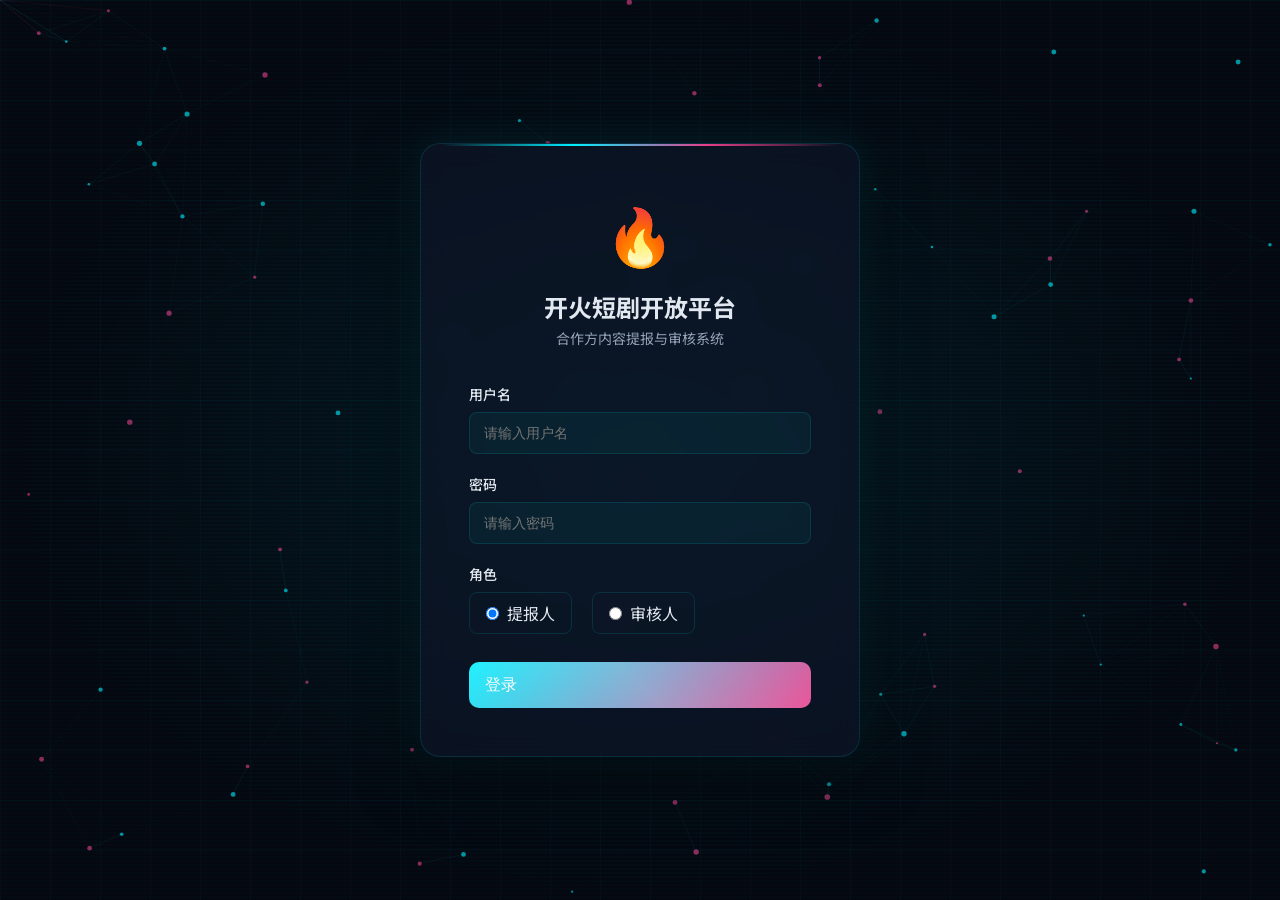
==== index.html @ cd2df8b2 "chore: move pages to root for github pages" ====
<!DOCTYPE html>
<html lang="zh-CN">
<head>
  <meta charset="UTF-8">
  <meta name="viewport" content="width=device-width, initial-scale=1.0">
  <title>开火短剧开放平台 - 登录</title>
  <link rel="stylesheet" href="css/style.css">
  <script src="js/data.js"></script>
</head>
<body>
  <div class="login-page">
    <canvas id="loginCanvas" class="login-bg"></canvas>
    <div class="login-card">
      <div class="login-header">
        <div class="login-logo">&#128293;</div>
        <h1 style="font-size: 24px; margin-bottom: 4px; color: var(--text-primary);">开火短剧开放平台</h1>
        <p style="color: var(--text-secondary); font-size: 14px;">合作方内容提报与审核系统</p>
      </div>

      <form id="loginForm">
        <div class="form-group">
          <label class="form-label">用户名</label>
          <input type="text" id="username" class="form-input" placeholder="请输入用户名" required>
        </div>

        <div class="form-group">
          <label class="form-label">密码</label>
          <input type="password" id="password" class="form-input" placeholder="请输入密码" required>
        </div>

        <div class="form-group">
          <label class="form-label">角色</label>
          <div class="radio-group">
            <label class="radio-item">
              <input type="radio" name="role" value="submitter" checked>
              <span>提报人</span>
            </label>
            <label class="radio-item">
              <input type="radio" name="role" value="auditor">
              <span>审核人</span>
            </label>
          </div>
        </div>

        <button type="submit" class="btn btn-gradient" style="width: 100%; height: 46px; font-size: 16px; margin-top: 8px; border-radius: 10px;">
          登录
        </button>
      </form>
    </div>
  </div>

  <script>
    // 登录页粒子背景
    (function() {
      var canvas = document.getElementById('loginCanvas');
      var ctx = canvas.getContext('2d');
      var particles = [];
      var particleCount = 80;
      var connectionDistance = 150;
      var mouseX = 0, mouseY = 0;

      function resize() {
        canvas.width = window.innerWidth;
        canvas.height = window.innerHeight;
      }
      resize();
      window.addEventListener('resize', resize);

      function createParticle() {
        return {
          x: Math.random() * canvas.width,
          y: Math.random() * canvas.height,
          vx: (Math.random() - 0.5) * 0.8,
          vy: (Math.random() - 0.5) * 0.8,
          radius: Math.random() * 2 + 1,
          color: Math.random() > 0.5 ? 'rgba(0, 240, 255,' : 'rgba(232, 62, 140,'
        };
      }

      for (var i = 0; i < particleCount; i++) {
        particles.push(createParticle());
      }

      document.addEventListener('mousemove', function(e) {
        mouseX = e.clientX;
        mouseY = e.clientY;
      });

      function animate() {
        ctx.clearRect(0, 0, canvas.width, canvas.height);

        for (var i = 0; i < particles.length; i++) {
          var p = particles[i];
          p.x += p.vx;
          p.y += p.vy;

          if (p.x < 0 || p.x > canvas.width) p.vx *= -1;
          if (p.y < 0 || p.y > canvas.height) p.vy *= -1;

          ctx.beginPath();
          ctx.arc(p.x, p.y, p.radius, 0, Math.PI * 2);
          ctx.fillStyle = p.color + '0.6)';
          ctx.fill();

          // 鼠标交互
          var dx = mouseX - p.x;
          var dy = mouseY - p.y;
          var dist = Math.sqrt(dx * dx + dy * dy);
          if (dist < 200) {
            ctx.beginPath();
            ctx.moveTo(p.x, p.y);
            ctx.lineTo(mouseX, mouseY);
            ctx.strokeStyle = p.color + (0.3 * (1 - dist / 200)) + ')';
            ctx.stroke();
          }

          // 粒子连线
          for (var j = i + 1; j < particles.length; j++) {
            var p2 = particles[j];
            var ddx = p.x - p2.x;
            var ddy = p.y - p2.y;
            var ddist = Math.sqrt(ddx * ddx + ddy * ddy);
            if (ddist < connectionDistance) {
              ctx.beginPath();
              ctx.moveTo(p.x, p.y);
              ctx.lineTo(p2.x, p2.y);
              ctx.strokeStyle = 'rgba(0, 240, 255,' + (0.15 * (1 - ddist / connectionDistance)) + ')';
              ctx.lineWidth = 0.5;
              ctx.stroke();
            }
          }
        }
        requestAnimationFrame(animate);
      }
      animate();
    })();

    document.getElementById('loginForm').addEventListener('submit', function(e) {
      e.preventDefault();
      var username = document.getElementById('username').value;
      var password = document.getElementById('password').value;
      var role = document.querySelector('input[name="role"]:checked').value;
      window.MOCK.login(username, password, role);
      if (role === 'auditor') {
        window.location.href = 'auditor.html';
      } else {
        window.location.href = 'submitter.html';
      }
    });
  </script>
</body>
</html>
---- css/style.css ----
@import url('https://fonts.googleapis.com/css2?family=Orbitron:wght@400;700&family=Noto+Sans+SC:wght@300;400;500;700&display=swap');

*, *::before, *::after {
  margin: 0;
  padding: 0;
  box-sizing: border-box;
}

:root {
  --bg-primary: #050810;
  --bg-secondary: #0a0f1e;
  --bg-card: rgba(15, 23, 42, 0.6);
  --bg-card-hover: rgba(20, 30, 55, 0.8);
  --neon-cyan: #00f0ff;
  --neon-pink: #e83e8c;
  --neon-purple: #b829dd;
  --neon-green: #00ff88;
  --neon-yellow: #ffd700;
  --neon-red: #ff3860;
  --text-primary: #e2e8f0;
  --text-secondary: #94a3b8;
  --border-color: rgba(0, 240, 255, 0.12);
  --border-glow: rgba(0, 240, 255, 0.4);
  --glass-blur: blur(12px);
}

body {
  font-family: 'Noto Sans SC', -apple-system, sans-serif;
  background: var(--bg-primary);
  color: var(--text-primary);
  min-height: 100vh;
  overflow-x: hidden;
}

/* 背景网格 */
body::before {
  content: '';
  position: fixed;
  top: 0; left: 0; right: 0; bottom: 0;
  background-image:
    linear-gradient(rgba(0, 240, 255, 0.03) 1px, transparent 1px),
    linear-gradient(90deg, rgba(0, 240, 255, 0.03) 1px, transparent 1px);
  background-size: 50px 50px;
  pointer-events: none;
  z-index: 0;
}

/* 扫描线动画 */
body::after {
  content: '';
  position: fixed;
  top: 0; left: 0; right: 0; bottom: 0;
  background: repeating-linear-gradient(
    0deg,
    transparent,
    transparent 2px,
    rgba(0, 240, 255, 0.015) 2px,
    rgba(0, 240, 255, 0.015) 4px
  );
  pointer-events: none;
  z-index: 1;
  animation: scanline 8s linear infinite;
}

@keyframes scanline {
  0% { transform: translateY(-100vh); }
  100% { transform: translateY(100vh); }
}

a { text-decoration: none; color: inherit; }

/* ===== 顶部导航（带背景图） ===== */
.header {
  position: fixed;
  top: 0; left: 0; right: 0;
  height: 64px;
  z-index: 100;
  display: flex;
  align-items: center;
  justify-content: space-between;
  padding: 0 32px;
  background: linear-gradient(135deg, rgba(5,8,16,0.95) 0%, rgba(15,10,40,0.9) 50%, rgba(5,8,16,0.95) 100%);
  border-bottom: 1px solid var(--border-color);
  overflow: hidden;
}

.header-bg {
  position: absolute;
  top: 0; left: 0; right: 0; bottom: 0;
  z-index: -1;
  opacity: 0.6;
}

.header::after {
  content: '';
  position: absolute;
  bottom: 0; left: 0; right: 0;
  height: 1px;
  background: linear-gradient(90deg, transparent, var(--neon-cyan), var(--neon-pink), transparent);
  animation: borderFlow 3s ease-in-out infinite;
}

@keyframes borderFlow {
  0%, 100% { opacity: 0.3; }
  50% { opacity: 1; }
}

.header-left {
  display: flex;
  align-items: center;
  gap: 14px;
  z-index: 2;
}

.header-logo {
  font-size: 28px;
  animation: pulse 2s ease-in-out infinite;
}

@keyframes pulse {
  0%, 100% { transform: scale(1); filter: drop-shadow(0 0 5px var(--neon-pink)); }
  50% { transform: scale(1.1); filter: drop-shadow(0 0 15px var(--neon-pink)); }
}

.header-title {
  font-family: 'Orbitron', 'Noto Sans SC', sans-serif;
  font-size: 20px;
  font-weight: 700;
  background: linear-gradient(90deg, var(--text-primary), var(--neon-cyan));
  -webkit-background-clip: text;
  -webkit-text-fill-color: transparent;
  background-clip: text;
  letter-spacing: 1px;
}

.header-right {
  display: flex;
  align-items: center;
  gap: 16px;
  z-index: 2;
}

.role-tag {
  padding: 4px 12px;
  border-radius: 20px;
  font-size: 12px;
  font-weight: 500;
  background: rgba(0, 240, 255, 0.1);
  border: 1px solid var(--neon-cyan);
  color: var(--neon-cyan);
  text-shadow: 0 0 8px var(--neon-cyan);
  animation: glow 2s ease-in-out infinite alternate;
}

.role-tag.auditor {
  border-color: var(--neon-purple);
  color: var(--neon-purple);
  text-shadow: 0 0 8px var(--neon-purple);
  background: rgba(184, 41, 221, 0.1);
}

@keyframes glow {
  from { box-shadow: 0 0 5px rgba(0, 240, 255, 0.2); }
  to { box-shadow: 0 0 15px rgba(0, 240, 255, 0.5); }
}

.user-name {
  font-size: 14px;
  color: var(--text-primary);
}

.btn-logout {
  background: transparent;
  border: 1px solid rgba(255,255,255,0.2);
  color: var(--text-secondary);
  cursor: pointer;
  font-size: 13px;
  padding: 4px 12px;
  border-radius: 4px;
  transition: all 0.3s;
}

.btn-logout:hover {
  border-color: var(--neon-red);
  color: var(--neon-red);
  box-shadow: 0 0 10px rgba(255, 56, 96, 0.3);
}

/* ===== 布局 ===== */
.layout {
  display: flex;
  min-height: 100vh;
  padding-top: 64px;
  position: relative;
  z-index: 2;
}

.sider {
  width: 220px;
  background: rgba(10, 15, 30, 0.8);
  backdrop-filter: var(--glass-blur);
  border-right: 1px solid var(--border-color);
  position: fixed;
  top: 64px; bottom: 0;
  left: 0;
  overflow-y: auto;
}

.sider-menu {
  list-style: none;
  padding: 16px 0;
}

.sider-menu li a {
  display: flex;
  align-items: center;
  gap: 12px;
  padding: 14px 24px;
  color: var(--text-secondary);
  font-size: 14px;
  transition: all 0.3s;
  position: relative;
  margin: 4px 12px;
  border-radius: 8px;
}

.sider-menu li a:hover {
  background: rgba(0, 240, 255, 0.08);
  color: var(--neon-cyan);
  text-shadow: 0 0 8px rgba(0, 240, 255, 0.5);
}

.sider-menu li a.active {
  background: linear-gradient(90deg, rgba(0, 240, 255, 0.15), transparent);
  color: var(--neon-cyan);
  border-left: 3px solid var(--neon-cyan);
  text-shadow: 0 0 8px rgba(0, 240, 255, 0.5);
}

.main-content {
  flex: 1;
  margin-left: 220px;
  padding: 28px 32px;
  max-width: 1200px;
}

/* ===== 页面标题 ===== */
.page-title {
  font-family: 'Orbitron', 'Noto Sans SC', sans-serif;
  font-size: 26px;
  font-weight: 700;
  margin-bottom: 6px;
  background: linear-gradient(90deg, var(--text-primary), var(--neon-cyan));
  -webkit-background-clip: text;
  -webkit-text-fill-color: transparent;
  background-clip: text;
}

.page-subtitle {
  font-size: 14px;
  color: var(--text-secondary);
  margin-bottom: 28px;
}

/* ===== 卡片（玻璃态） ===== */
.card {
  background: var(--bg-card);
  backdrop-filter: var(--glass-blur);
  border: 1px solid var(--border-color);
  border-radius: 12px;
  padding: 20px;
  margin-bottom: 20px;
  transition: all 0.3s ease;
  position: relative;
  overflow: hidden;
}

.card::before {
  content: '';
  position: absolute;
  top: 0; left: 0; right: 0;
  height: 1px;
  background: linear-gradient(90deg, transparent, rgba(0, 240, 255, 0.3), transparent);
}

.card:hover {
  border-color: var(--border-glow);
  box-shadow: 0 0 20px rgba(0, 240, 255, 0.1), inset 0 0 20px rgba(0, 240, 255, 0.02);
}

.card-hover {
  cursor: pointer;
}

.card-hover:hover {
  transform: translateY(-6px);
  border-color: var(--neon-cyan);
  box-shadow: 0 10px 40px rgba(0, 240, 255, 0.15);
}

/* ===== 统计卡片 ===== */
.stat-cards {
  display: grid;
  grid-template-columns: repeat(4, 1fr);
  gap: 16px;
  margin-bottom: 28px;
}

.stat-card {
  display: flex;
  align-items: center;
  gap: 16px;
}

.stat-icon {
  width: 52px;
  height: 52px;
  border-radius: 12px;
  display: flex;
  align-items: center;
  justify-content: center;
  font-size: 24px;
  position: relative;
  overflow: hidden;
}

.stat-icon::after {
  content: '';
  position: absolute;
  top: -50%; left: -50%; right: -50%; bottom: -50%;
  background: linear-gradient(45deg, transparent, rgba(255,255,255,0.1), transparent);
  animation: shine 3s infinite;
}

@keyframes shine {
  0% { transform: translateX(-100%) rotate(45deg); }
  100% { transform: translateX(100%) rotate(45deg); }
}

.stat-value {
  font-family: 'Orbitron', sans-serif;
  font-size: 28px;
  font-weight: 700;
  color: var(--text-primary);
}

.stat-label {
  font-size: 13px;
  color: var(--text-secondary);
}

/* ===== Tab ===== */
.tab-bar {
  display: flex;
  border-bottom: 1px solid var(--border-color);
  margin-bottom: 16px;
}

.tab-item {
  padding: 14px 24px;
  cursor: pointer;
  color: var(--text-secondary);
  font-size: 14px;
  border-bottom: 2px solid transparent;
  margin-bottom: -1px;
  transition: all 0.3s;
  position: relative;
}

.tab-item:hover {
  color: var(--neon-cyan);
}

.tab-item.active {
  color: var(--neon-cyan);
  border-bottom-color: var(--neon-cyan);
  text-shadow: 0 0 10px rgba(0, 240, 255, 0.5);
}

.tab-panel {
  display: none;
}

.tab-panel.active {
  display: block;
  animation: fadeIn 0.4s ease;
}

@keyframes fadeIn {
  from { opacity: 0; transform: translateY(10px); }
  to { opacity: 1; transform: translateY(0); }
}

/* ===== 搜索区 ===== */
.search-bar {
  display: flex;
  gap: 12px;
  margin-bottom: 16px;
}

.input, .select {
  padding: 10px 14px;
  background: rgba(0, 240, 255, 0.05);
  border: 1px solid var(--border-color);
  border-radius: 8px;
  font-size: 14px;
  outline: none;
  color: var(--text-primary);
  transition: all 0.3s;
}

.input::placeholder {
  color: var(--text-secondary);
}

.input:focus, .select:focus {
  border-color: var(--neon-cyan);
  box-shadow: 0 0 10px rgba(0, 240, 255, 0.2);
}

.select option {
  background: var(--bg-secondary);
  color: var(--text-primary);
}

/* ===== 按钮 ===== */
.btn {
  padding: 8px 16px;
  border-radius: 8px;
  border: 1px solid var(--border-color);
  background: rgba(0, 240, 255, 0.05);
  color: var(--text-primary);
  cursor: pointer;
  font-size: 14px;
  display: inline-flex;
  align-items: center;
  gap: 6px;
  transition: all 0.3s;
}

.btn:hover {
  border-color: var(--neon-cyan);
  box-shadow: 0 0 12px rgba(0, 240, 255, 0.2);
  transform: translateY(-1px);
}

.btn-primary {
  background: linear-gradient(135deg, rgba(0, 240, 255, 0.2), rgba(232, 62, 140, 0.2));
  border-color: var(--neon-cyan);
  color: var(--neon-cyan);
}

.btn-primary:hover {
  background: linear-gradient(135deg, rgba(0, 240, 255, 0.35), rgba(232, 62, 140, 0.35));
  box-shadow: 0 0 20px rgba(0, 240, 255, 0.3);
}

.btn-gradient {
  background: linear-gradient(135deg, var(--neon-cyan), var(--neon-pink));
  border: none;
  color: #fff;
  font-weight: 500;
  position: relative;
  overflow: hidden;
}

.btn-gradient::after {
  content: '';
  position: absolute;
  top: -50%; left: -50%; right: -50%; bottom: -50%;
  background: linear-gradient(45deg, transparent, rgba(255,255,255,0.2), transparent);
  animation: shine 3s infinite;
}

.btn-sm {
  padding: 5px 12px;
  font-size: 12px;
}

.btn-outline-pink {
  color: var(--neon-pink);
  border-color: rgba(232, 62, 140, 0.4);
  background: rgba(232, 62, 140, 0.05);
}

.btn-outline-pink:hover {
  background: rgba(232, 62, 140, 0.2);
  border-color: var(--neon-pink);
  box-shadow: 0 0 12px rgba(232, 62, 140, 0.3);
  color: #fff;
}

/* ===== 表格 ===== */
.table {
  width: 100%;
  border-collapse: collapse;
  font-size: 14px;
}

.table th, .table td {
  padding: 14px 16px;
  text-align: left;
  border-bottom: 1px solid rgba(0, 240, 255, 0.06);
}

.table th {
  background: rgba(0, 240, 255, 0.05);
  font-weight: 500;
  color: var(--neon-cyan);
  font-size: 13px;
  text-transform: uppercase;
  letter-spacing: 0.5px;
}

.table tbody tr {
  transition: all 0.2s;
}

.table tbody tr:hover td {
  background: rgba(0, 240, 255, 0.04);
}

/* ===== 标签 ===== */
.tag {
  display: inline-flex;
  align-items: center;
  gap: 6px;
  padding: 4px 10px;
  border-radius: 6px;
  font-size: 12px;
  font-weight: 500;
}

.tag-dot {
  width: 6px;
  height: 6px;
  border-radius: 50%;
  animation: pulse-dot 2s infinite;
}

@keyframes pulse-dot {
  0%, 100% { opacity: 1; }
  50% { opacity: 0.5; }
}

.tag-result {
  padding: 3px 10px;
  border-radius: 6px;
  font-size: 12px;
  font-weight: 600;
}

/* ===== 空状态 ===== */
.empty {
  text-align: center;
  padding: 48px;
  color: var(--text-secondary);
}

/* ===== 表单 ===== */
.form-group {
  margin-bottom: 20px;
}

.form-label {
  display: block;
  margin-bottom: 8px;
  font-size: 14px;
  font-weight: 500;
  color: var(--text-primary);
}

.form-input {
  width: 100%;
  max-width: 400px;
  padding: 12px 14px;
  background: rgba(0, 240, 255, 0.05);
  border: 1px solid var(--border-color);
  border-radius: 8px;
  font-size: 14px;
  outline: none;
  color: var(--text-primary);
  transition: all 0.3s;
}

.form-input:focus {
  border-color: var(--neon-cyan);
  box-shadow: 0 0 12px rgba(0, 240, 255, 0.15);
}

textarea.form-input {
  resize: vertical;
  min-height: 80px;
}

.radio-group {
  display: flex;
  gap: 20px;
}

.radio-item {
  display: flex;
  align-items: center;
  gap: 8px;
  cursor: pointer;
  padding: 8px 16px;
  border-radius: 8px;
  border: 1px solid var(--border-color);
  transition: all 0.3s;
}

.radio-item:hover {
  border-color: var(--neon-cyan);
  background: rgba(0, 240, 255, 0.05);
}

/* ===== 拖拽上传区 ===== */
.upload-area {
  border: 2px dashed var(--border-color);
  border-radius: 12px;
  padding: 48px;
  text-align: center;
  cursor: pointer;
  transition: all 0.3s;
  background: rgba(0, 240, 255, 0.02);
}

.upload-area:hover {
  border-color: var(--neon-cyan);
  box-shadow: 0 0 20px rgba(0, 240, 255, 0.1);
  background: rgba(0, 240, 255, 0.05);
}

/* ===== 弹窗 ===== */
.modal-overlay {
  position: fixed;
  top: 0; left: 0; right: 0; bottom: 0;
  background: rgba(5, 8, 16, 0.85);
  backdrop-filter: blur(8px);
  display: none;
  align-items: center;
  justify-content: center;
  z-index: 200;
}

.modal-overlay.active {
  display: flex;
  animation: fadeIn 0.3s ease;
}

.modal {
  background: var(--bg-card);
  backdrop-filter: var(--glass-blur);
  border: 1px solid var(--border-color);
  border-radius: 16px;
  width: 90%;
  max-width: 600px;
  max-height: 90vh;
  overflow-y: auto;
  box-shadow: 0 20px 60px rgba(0, 0, 0, 0.5), 0 0 30px rgba(0, 240, 255, 0.1);
}

.modal-header {
  padding: 20px 24px;
  border-bottom: 1px solid var(--border-color);
  display: flex;
  justify-content: space-between;
  align-items: center;
}

.modal-body {
  padding: 24px;
}

.modal-footer {
  padding: 16px 24px;
  border-top: 1px solid var(--border-color);
  display: flex;
  justify-content: flex-end;
  gap: 12px;
}

.modal-close {
  background: none;
  border: none;
  font-size: 24px;
  cursor: pointer;
  color: var(--text-secondary);
  transition: all 0.3s;
}

.modal-close:hover {
  color: var(--neon-red);
  text-shadow: 0 0 10px var(--neon-red);
}

/* ===== 登录页 ===== */
.login-page {
  min-height: 100vh;
  display: flex;
  align-items: center;
  justify-content: center;
  position: relative;
  overflow: hidden;
}

.login-bg {
  position: fixed;
  top: 0; left: 0; right: 0; bottom: 0;
  z-index: 0;
}

.login-page::before {
  content: '';
  position: fixed;
  top: 0; left: 0; right: 0; bottom: 0;
  background: radial-gradient(ellipse at center, rgba(0, 240, 255, 0.08) 0%, transparent 70%);
  z-index: 1;
  pointer-events: none;
}

.login-card {
  background: var(--bg-card);
  backdrop-filter: var(--glass-blur);
  border: 1px solid var(--border-color);
  border-radius: 20px;
  padding: 48px;
  width: 100%;
  max-width: 440px;
  box-shadow: 0 20px 60px rgba(0, 0, 0, 0.5), 0 0 40px rgba(0, 240, 255, 0.1);
  position: relative;
  z-index: 2;
  animation: slideUp 0.6s ease;
}

@keyframes slideUp {
  from { opacity: 0; transform: translateY(30px); }
  to { opacity: 1; transform: translateY(0); }
}

.login-card::before {
  content: '';
  position: absolute;
  top: 0; left: 20px; right: 20px;
  height: 2px;
  background: linear-gradient(90deg, transparent, var(--neon-cyan), var(--neon-pink), transparent);
}

.login-header {
  text-align: center;
  margin-bottom: 36px;
}

.login-logo {
  font-size: 56px;
  margin-bottom: 16px;
  animation: pulse 2s ease-in-out infinite;
}

/* ===== 网格素材 ===== */
.material-grid {
  display: grid;
  grid-template-columns: repeat(auto-fill, minmax(200px, 1fr));
  gap: 16px;
}

.material-card {
  background: var(--bg-card);
  border: 1px solid var(--border-color);
  border-radius: 12px;
  overflow: hidden;
  transition: all 0.3s;
}

.material-card:hover {
  border-color: var(--neon-cyan);
  transform: translateY(-4px);
  box-shadow: 0 10px 30px rgba(0, 240, 255, 0.1);
}

.material-thumb {
  height: 120px;
  display: flex;
  align-items: center;
  justify-content: center;
  font-size: 44px;
}

.material-info {
  padding: 14px;
}

/* ===== 详情页分栏 ===== */
.detail-layout {
  display: flex;
  gap: 24px;
}

.detail-left {
  width: 380px;
  flex-shrink: 0;
}

.detail-right {
  flex: 1;
}

/* ===== 进度条 ===== */
.progress-bar {
  width: 100%;
  height: 6px;
  background: rgba(0, 240, 255, 0.1);
  border-radius: 3px;
  overflow: hidden;
}

.progress-fill {
  height: 100%;
  background: linear-gradient(90deg, var(--neon-cyan), var(--neon-pink));
  border-radius: 3px;
  transition: width 0.3s;
  box-shadow: 0 0 10px rgba(0, 240, 255, 0.3);
}

/* ===== 霓虹文字 ===== */
.neon-text {
  color: var(--neon-cyan);
  text-shadow: 0 0 5px rgba(0, 240, 255, 0.5), 0 0 10px rgba(0, 240, 255, 0.3);
}

/* ===== 响应式 ===== */
@media (max-width: 768px) {
  .stat-cards { grid-template-columns: repeat(2, 1fr); }
  .sider { display: none; }
  .main-content { margin-left: 0; padding: 20px; }
  .detail-layout { flex-direction: column; }
  .detail-left { width: 100%; }
  .header { padding: 0 16px; }
  .header-title { font-size: 16px; }
}
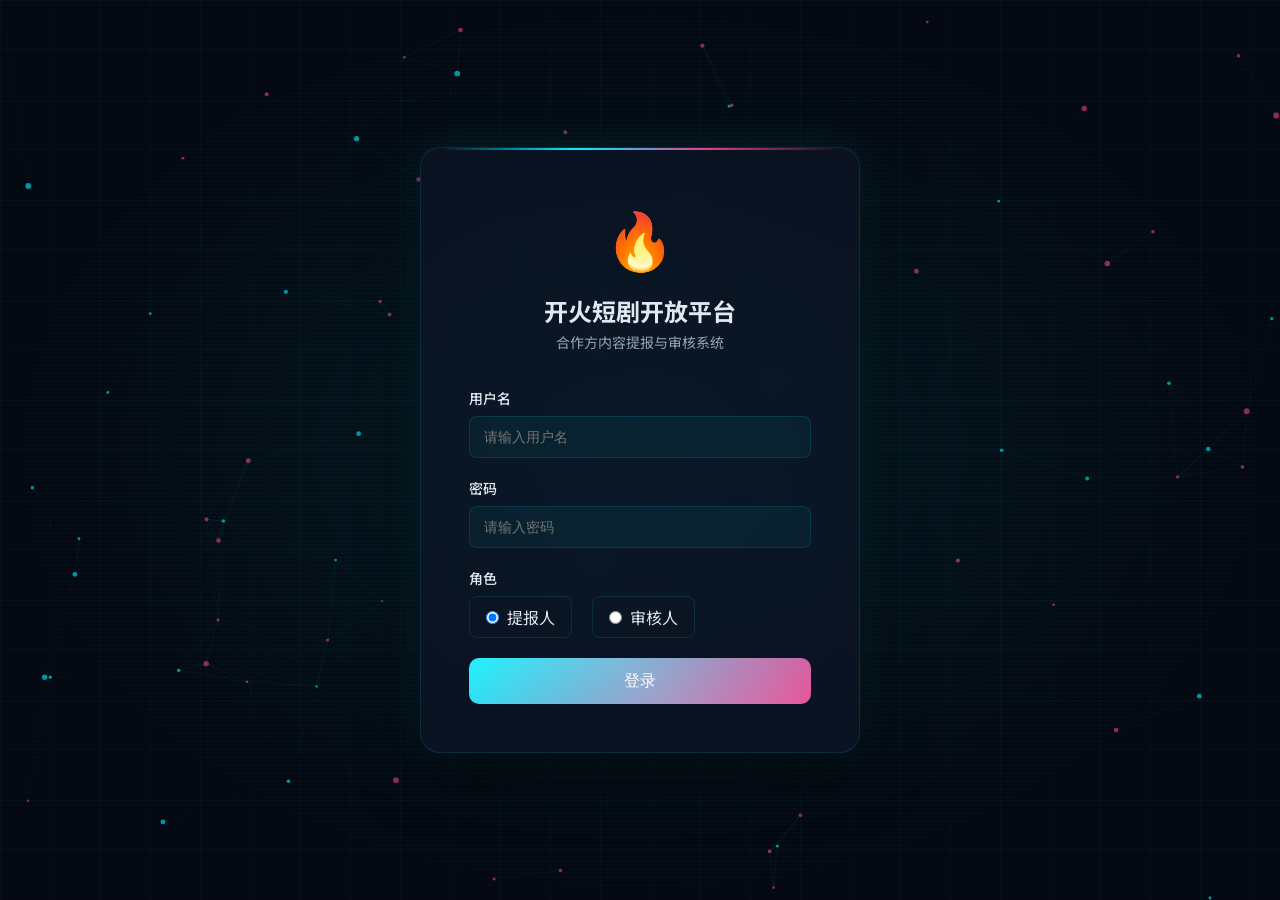
==== commit 2311e970: "fix: button center, sidebar active, username, company column" ====
--- a/index.html
+++ b/index.html
@@ -42,7 +42,7 @@
           </div>
         </div>
 
-        <button type="submit" class="btn btn-gradient" style="width: 100%; height: 46px; font-size: 16px; margin-top: 8px; border-radius: 10px;">
+        <button type="submit" class="btn btn-gradient" style="width: 100%; height: 46px; font-size: 16px; margin-top: 8px; border-radius: 10px; display: flex; justify-content: center; align-items: center;">
           登录
         </button>
       </form>
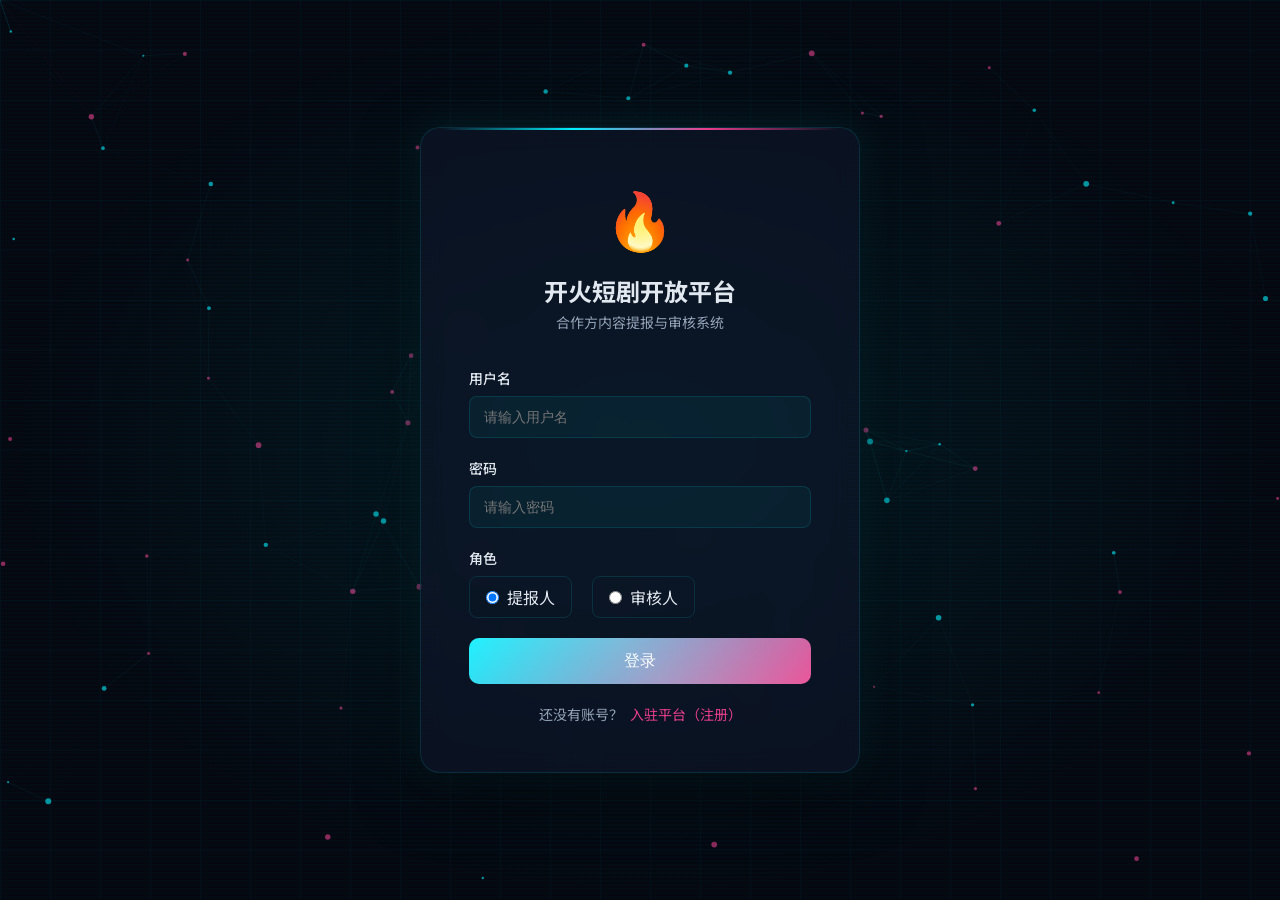
==== commit 3af5cdc2: "feat: onboarding flow, success page, auditor onboarding management" ====
--- a/index.html
+++ b/index.html
@@ -46,6 +46,11 @@
           登录
         </button>
       </form>
+
+      <div style="text-align: center; margin-top: 20px; font-size: 14px;">
+        <span style="color: var(--text-secondary);">还没有账号？</span>
+        <a href="onboarding.html" style="color: var(--neon-pink); text-decoration: none; margin-left: 4px;">入驻平台（注册）</a>
+      </div>
     </div>
   </div>
 
